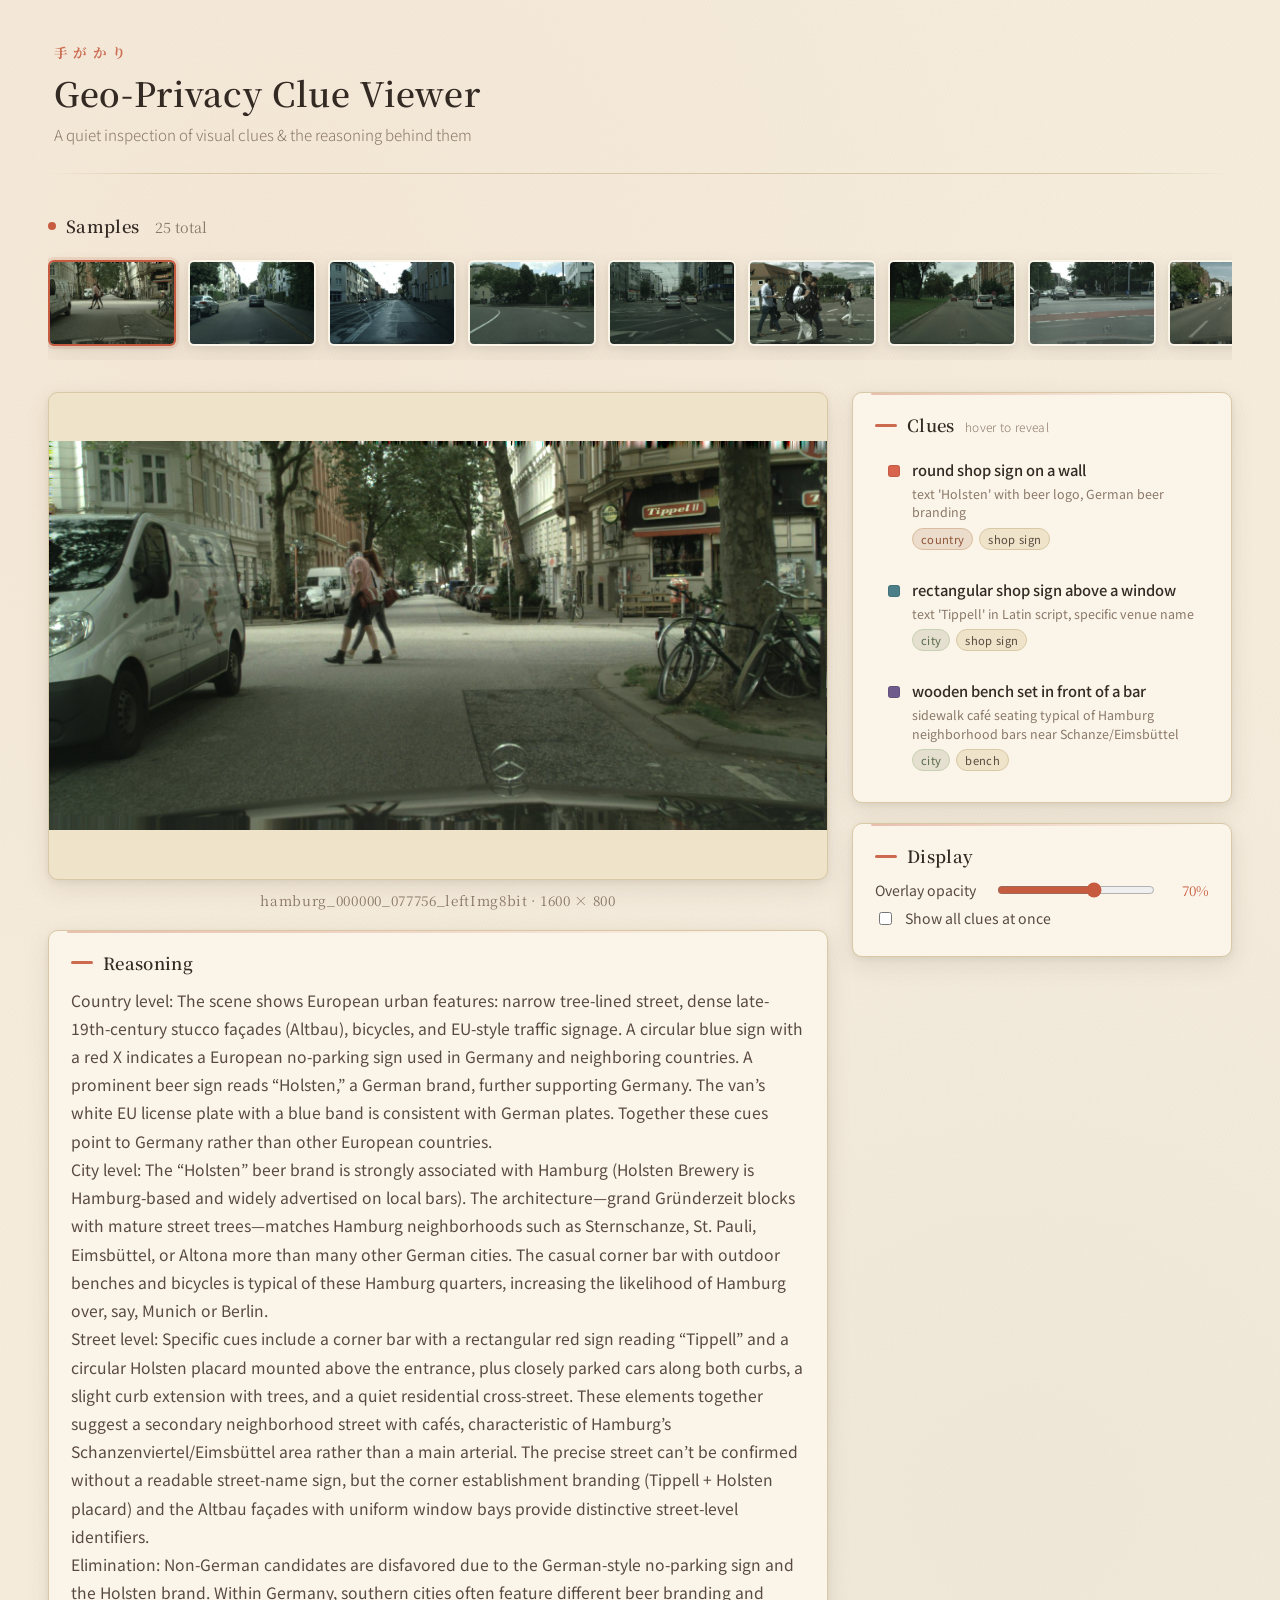
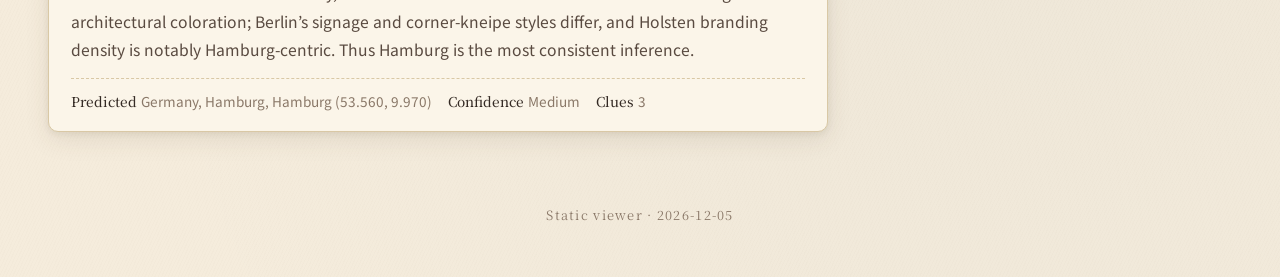
==== index.html @ 8c2555e7 "Initial: user study web viewer (25 samples)" ====
<!doctype html>
<html lang="en">
<head>
<meta charset="utf-8">
<meta name="viewport" content="width=device-width,initial-scale=1">
<title>GeoPrivacy — Clue Segmentation Viewer</title>
<link rel="preconnect" href="https://fonts.googleapis.com">
<link rel="preconnect" href="https://fonts.gstatic.com" crossorigin>
<link href="https://fonts.googleapis.com/css2?family=Noto+Serif+JP:wght@400;600;700&family=Noto+Sans+JP:wght@300;400;500;700&display=swap" rel="stylesheet">
<link rel="stylesheet" href="style.css">
</head>
<body>

<header class="site-header">
  <div class="header-inner">
    <div class="title-block">
      <div class="kanji-mark" aria-hidden="true">手がかり</div>
      <h1>Geo-Privacy Clue Viewer</h1>
      <p class="subtitle">A quiet inspection of visual clues &amp; the reasoning behind them</p>
    </div>
  </div>
  <div class="header-divider"></div>
</header>

<main>
  <section class="strip-section">
    <div class="strip-header">
      <span class="dot"></span>
      <h2>Samples</h2>
      <span class="count" id="sampleCount">—</span>
    </div>
    <div class="thumb-strip" id="thumbStrip"></div>
  </section>

  <section class="viewer">
    <div class="stage-col">
      <div class="stage-wrap">
        <div class="stage" id="stage">
          <img class="stage-image" id="stageImage" alt="">
          <div class="stage-overlay" id="stageOverlay"></div>
        </div>
        <div class="caption" id="imgCaption"></div>
      </div>

      <div class="panel reasoning-panel">
        <div class="panel-heading">
          <span class="brush-bar"></span>
          <h3>Reasoning</h3>
        </div>
        <p class="reasoning-text" id="reasoningText"></p>
        <div class="meta-row" id="metaRow"></div>
      </div>
    </div>

    <aside class="side-col">
      <div class="panel clues-panel">
        <div class="panel-heading">
          <span class="brush-bar"></span>
          <h3>Clues <span class="hint">hover to reveal</span></h3>
        </div>
        <ul class="clue-list" id="clueList"></ul>
      </div>

      <div class="panel controls-panel">
        <div class="panel-heading">
          <span class="brush-bar"></span>
          <h3>Display</h3>
        </div>
        <label class="slider-row">
          <span>Overlay opacity</span>
          <input type="range" id="opacityRange" min="20" max="100" value="70">
          <span class="slider-value" id="opacityValue">70%</span>
        </label>
        <label class="toggle-row">
          <input type="checkbox" id="showAllToggle">
          <span>Show all clues at once</span>
        </label>
      </div>
    </aside>
  </section>
</main>

<footer>
  <p>Static viewer · <span id="buildDate"></span></p>
</footer>

<script src="app.js"></script>
</body>
</html>
---- style.css ----
/* -------- 和色 palette (warm washi) -------- */
:root {
  --paper:       #f5ecdc;   /* 生成り kinari */
  --paper-soft:  #fbf5e9;   /* 胡粉 gofun */
  --paper-warm:  #efe3c9;   /* 象牙 zouge */
  --paper-edge:  #d9c8a5;   /* muted border */
  --sumi:        #342a24;   /* 墨 warm ink */
  --sumi-soft:   #594a40;   /* faded ink */
  --muted:       #8a7868;   /* 鈍色 donburi */
  --accent:      #c75b3f;   /* 朱 shu (persimmon) */
  --accent-soft: #e6a08c;
  --indigo:      #4a6f84;   /* 納戸 nando */
  --matcha:      #7c945a;   /* 抹茶 */
  --shadow:      0 2px 6px rgba(82, 58, 40, 0.08),
                 0 8px 24px rgba(82, 58, 40, 0.10);
}

* { box-sizing: border-box; }

html, body {
  margin: 0;
  padding: 0;
  font-family: "Noto Sans JP", "Hiragino Sans", "Yu Gothic", system-ui, sans-serif;
  color: var(--sumi);
  background: var(--paper);
  /* Faint paper texture using layered radial noise */
  background-image:
    radial-gradient(circle at 20% 15%, rgba(199, 91, 63, 0.04) 0%, transparent 45%),
    radial-gradient(circle at 80% 80%, rgba(74, 111, 132, 0.04) 0%, transparent 50%),
    repeating-linear-gradient(115deg,
      rgba(110, 82, 55, 0.015) 0px,
      rgba(110, 82, 55, 0.015) 1px,
      transparent 1px,
      transparent 3px);
  -webkit-font-smoothing: antialiased;
  min-height: 100vh;
}

h1, h2, h3 {
  font-family: "Noto Serif JP", "Hiragino Mincho ProN", "Yu Mincho", Georgia, serif;
  font-weight: 600;
  letter-spacing: 0.02em;
}

/* -------- header -------- */
.site-header {
  padding: 42px 48px 12px;
  max-width: 1400px;
  margin: 0 auto;
}
.header-inner { position: relative; }
.title-block { position: relative; padding-left: 6px; }
.kanji-mark {
  font-family: "Noto Serif JP", serif;
  font-weight: 700;
  font-size: 0.85rem;
  color: var(--accent);
  letter-spacing: 0.4em;
  margin-bottom: 6px;
  opacity: 0.85;
}
h1 {
  margin: 0;
  font-size: 2.1rem;
  color: var(--sumi);
}
.subtitle {
  margin: 6px 0 0;
  color: var(--muted);
  font-size: 0.95rem;
  font-weight: 300;
}
.header-divider {
  height: 1px;
  max-width: 1400px;
  margin: 28px auto 0;
  background: linear-gradient(
    90deg,
    transparent 0%,
    var(--paper-edge) 10%,
    var(--paper-edge) 90%,
    transparent 100%
  );
}

/* -------- main -------- */
main {
  max-width: 1400px;
  margin: 0 auto;
  padding: 28px 48px 48px;
}

/* -------- thumbnail strip -------- */
.strip-section { margin-bottom: 32px; }
.strip-header {
  display: flex;
  align-items: center;
  gap: 10px;
  margin-bottom: 14px;
}
.strip-header h2 {
  font-size: 1.05rem;
  margin: 0;
  color: var(--sumi);
}
.strip-header .dot {
  width: 8px;
  height: 8px;
  border-radius: 50%;
  background: var(--accent);
}
.count {
  font-family: "Noto Serif JP", serif;
  color: var(--muted);
  font-size: 0.9rem;
  margin-left: 6px;
}

.thumb-strip {
  display: flex;
  gap: 12px;
  overflow-x: auto;
  padding: 8px 4px 14px;
  scroll-snap-type: x mandatory;
  scrollbar-color: var(--paper-edge) transparent;
  scrollbar-width: thin;
}
.thumb-strip::-webkit-scrollbar { height: 8px; }
.thumb-strip::-webkit-scrollbar-track { background: transparent; }
.thumb-strip::-webkit-scrollbar-thumb {
  background: var(--paper-edge);
  border-radius: 4px;
}
.thumb {
  flex: 0 0 auto;
  width: 128px;
  height: 86px;
  border-radius: 6px;
  overflow: hidden;
  position: relative;
  cursor: pointer;
  scroll-snap-align: start;
  box-shadow: var(--shadow);
  background: var(--paper-soft);
  border: 2px solid transparent;
  transition: transform 180ms ease, border-color 180ms ease, box-shadow 180ms ease;
}
.thumb img {
  width: 100%;
  height: 100%;
  object-fit: cover;
  display: block;
  filter: saturate(0.95);
}
.thumb .thumb-num {
  position: absolute;
  top: 6px;
  left: 6px;
  background: rgba(52, 42, 36, 0.78);
  color: var(--paper-soft);
  padding: 1px 6px;
  font-size: 0.7rem;
  border-radius: 3px;
  font-family: "Noto Serif JP", serif;
}
.thumb:hover { transform: translateY(-2px); }
.thumb.active {
  border-color: var(--accent);
  box-shadow:
    0 0 0 3px rgba(199, 91, 63, 0.12),
    var(--shadow);
}

/* -------- viewer layout -------- */
.viewer {
  display: grid;
  grid-template-columns: minmax(0, 1fr) 380px;
  gap: 24px;
}
@media (max-width: 1020px) {
  .viewer { grid-template-columns: 1fr; }
}

.stage-col { display: flex; flex-direction: column; gap: 20px; }
.side-col { display: flex; flex-direction: column; gap: 20px; }

/* -------- panels -------- */
.panel {
  background: var(--paper-soft);
  border: 1px solid var(--paper-edge);
  border-radius: 10px;
  padding: 20px 22px;
  box-shadow: var(--shadow);
  position: relative;
}
.panel::before {
  /* top decorative hairline */
  content: "";
  position: absolute;
  top: 0; left: 18px; right: 18px;
  height: 2px;
  background: linear-gradient(90deg, var(--accent) 0%, transparent 100%);
  opacity: 0.35;
  border-radius: 2px;
}
.panel-heading {
  display: flex;
  align-items: center;
  gap: 10px;
  margin-bottom: 12px;
}
.panel-heading h3 {
  margin: 0;
  font-size: 1.05rem;
  color: var(--sumi);
}
.brush-bar {
  width: 22px;
  height: 3px;
  background: var(--accent);
  border-radius: 1.5px;
  opacity: 0.9;
}
.hint {
  color: var(--muted);
  font-size: 0.75rem;
  font-weight: 300;
  margin-left: 6px;
  font-family: "Noto Sans JP", sans-serif;
}

/* -------- stage (image + mask overlay) -------- */
.stage-wrap { display: flex; flex-direction: column; gap: 10px; }
.stage {
  position: relative;
  background: var(--paper-warm);
  border: 1px solid var(--paper-edge);
  border-radius: 10px;
  overflow: hidden;
  box-shadow: var(--shadow);
  aspect-ratio: 16 / 10;
  display: flex;
  align-items: center;
  justify-content: center;
}
.stage-image {
  max-width: 100%;
  max-height: 100%;
  display: block;
  user-select: none;
  -webkit-user-drag: none;
}
.stage-overlay {
  /* Positioned to match the rendered image box; computed in JS */
  position: absolute;
  pointer-events: none;
  opacity: 0;
  transition: opacity 220ms ease;
  mix-blend-mode: multiply;
}
.stage-overlay.on { opacity: var(--overlay-alpha, 0.7); }

.caption {
  color: var(--muted);
  font-size: 0.85rem;
  text-align: center;
  font-family: "Noto Serif JP", serif;
  letter-spacing: 0.05em;
}

/* -------- reasoning panel -------- */
.reasoning-text {
  font-size: 0.98rem;
  line-height: 1.8;
  color: var(--sumi-soft);
  margin: 0 0 14px;
  white-space: pre-line;
  font-weight: 400;
}
.meta-row {
  display: flex;
  flex-wrap: wrap;
  gap: 8px 16px;
  font-size: 0.85rem;
  color: var(--muted);
  border-top: 1px dashed var(--paper-edge);
  padding-top: 12px;
}
.meta-item strong {
  color: var(--sumi);
  font-weight: 500;
  margin-right: 4px;
  font-family: "Noto Serif JP", serif;
}

/* -------- clue list -------- */
.clue-list {
  list-style: none;
  padding: 0;
  margin: 0;
  display: flex;
  flex-direction: column;
  gap: 8px;
}
.clue {
  display: flex;
  gap: 12px;
  padding: 10px 12px;
  border-radius: 8px;
  cursor: pointer;
  transition: background 180ms ease, transform 180ms ease;
  border: 1px solid transparent;
  align-items: flex-start;
}
.clue:hover {
  background: var(--paper-warm);
  transform: translateX(2px);
}
.clue.active {
  background: var(--paper-warm);
  border-color: var(--paper-edge);
}
.clue-swatch {
  flex-shrink: 0;
  width: 12px;
  height: 12px;
  border-radius: 3px;
  margin-top: 5px;
  box-shadow: inset 0 0 0 1px rgba(0, 0, 0, 0.1);
}
.clue-body { flex: 1; min-width: 0; }
.clue-title {
  font-weight: 500;
  font-size: 0.92rem;
  color: var(--sumi);
  line-height: 1.4;
  margin: 0 0 4px;
}
.clue-sub {
  font-size: 0.78rem;
  color: var(--muted);
  line-height: 1.5;
  margin: 0;
}
.clue-tags {
  margin-top: 6px;
  display: flex;
  gap: 6px;
  flex-wrap: wrap;
}
.tag {
  display: inline-block;
  padding: 2px 8px;
  font-size: 0.7rem;
  border-radius: 999px;
  letter-spacing: 0.03em;
  font-family: "Noto Sans JP", sans-serif;
  background: var(--paper-warm);
  color: var(--sumi-soft);
  border: 1px solid var(--paper-edge);
}
.tag.level-country { background: #ecdccb; color: #8d5438; border-color: #dabd9e; }
.tag.level-city    { background: #e5dfcf; color: #566a49; border-color: #c8d0b5; }
.tag.level-street  { background: #dde6ea; color: #3c5868; border-color: #b8c9d2; }

/* -------- controls -------- */
.slider-row, .toggle-row {
  display: flex;
  align-items: center;
  gap: 10px;
  font-size: 0.88rem;
  color: var(--sumi-soft);
  margin-bottom: 8px;
}
.slider-row span:first-child { flex: 0 0 110px; }
.slider-row input[type=range] {
  flex: 1;
  accent-color: var(--accent);
}
.slider-value {
  width: 42px;
  text-align: right;
  font-family: "Noto Serif JP", serif;
  color: var(--accent);
  font-size: 0.85rem;
}
.toggle-row input[type=checkbox] { accent-color: var(--accent); }

/* -------- footer -------- */
footer {
  max-width: 1400px;
  margin: 0 auto;
  padding: 12px 48px 40px;
  color: var(--muted);
  font-size: 0.8rem;
  text-align: center;
  font-family: "Noto Serif JP", serif;
  letter-spacing: 0.1em;
}
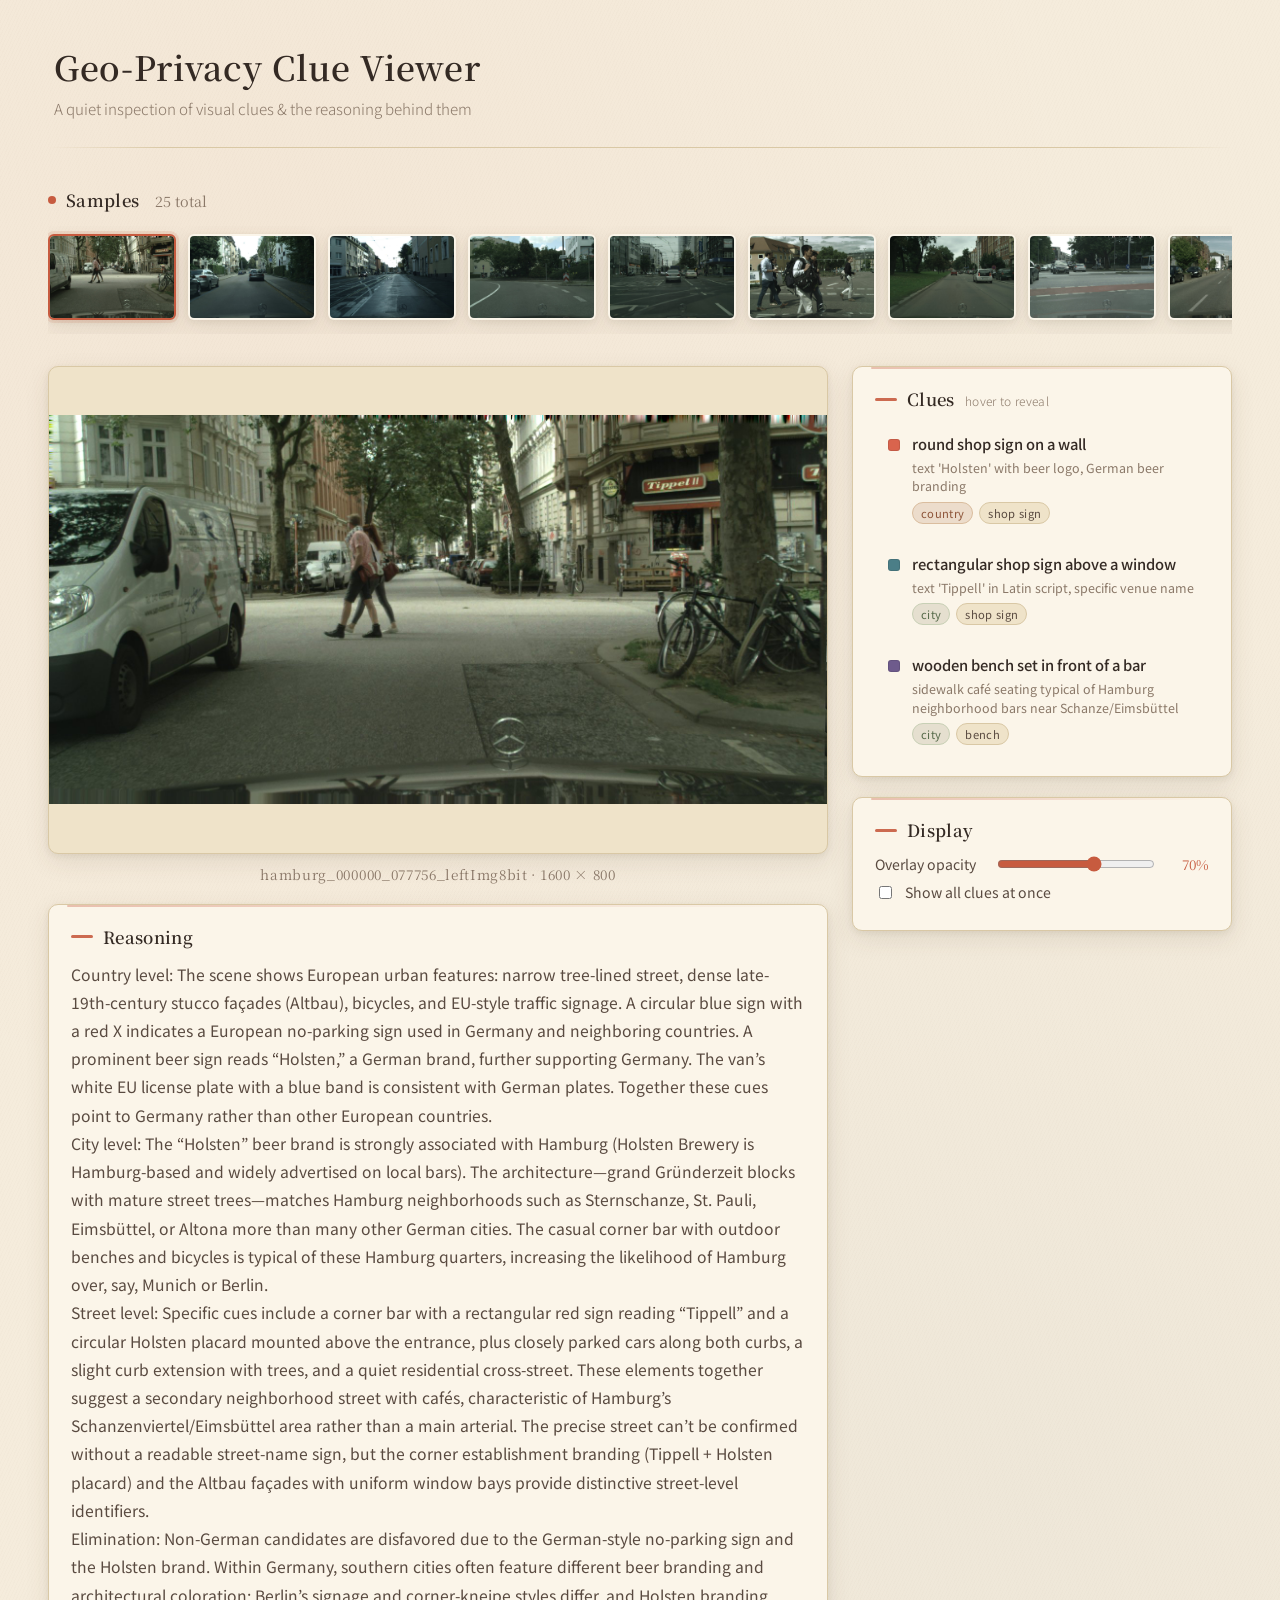
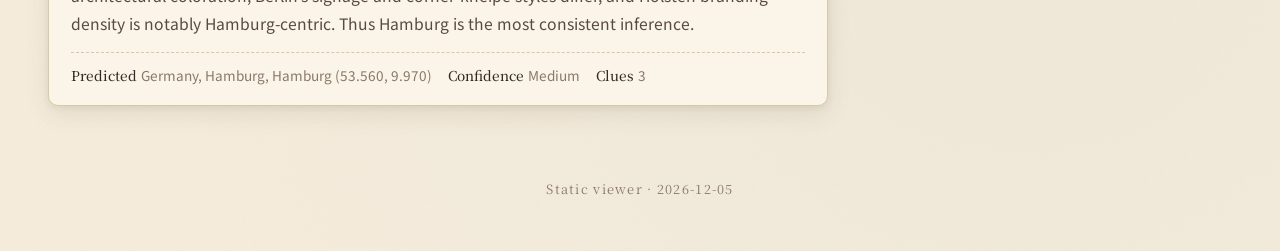
==== commit 27e0afb7: "Remove kanji accent from header" ====
--- a/index.html
+++ b/index.html
@@ -14,7 +14,6 @@
 <header class="site-header">
   <div class="header-inner">
     <div class="title-block">
-      <div class="kanji-mark" aria-hidden="true">手がかり</div>
       <h1>Geo-Privacy Clue Viewer</h1>
       <p class="subtitle">A quiet inspection of visual clues &amp; the reasoning behind them</p>
     </div>
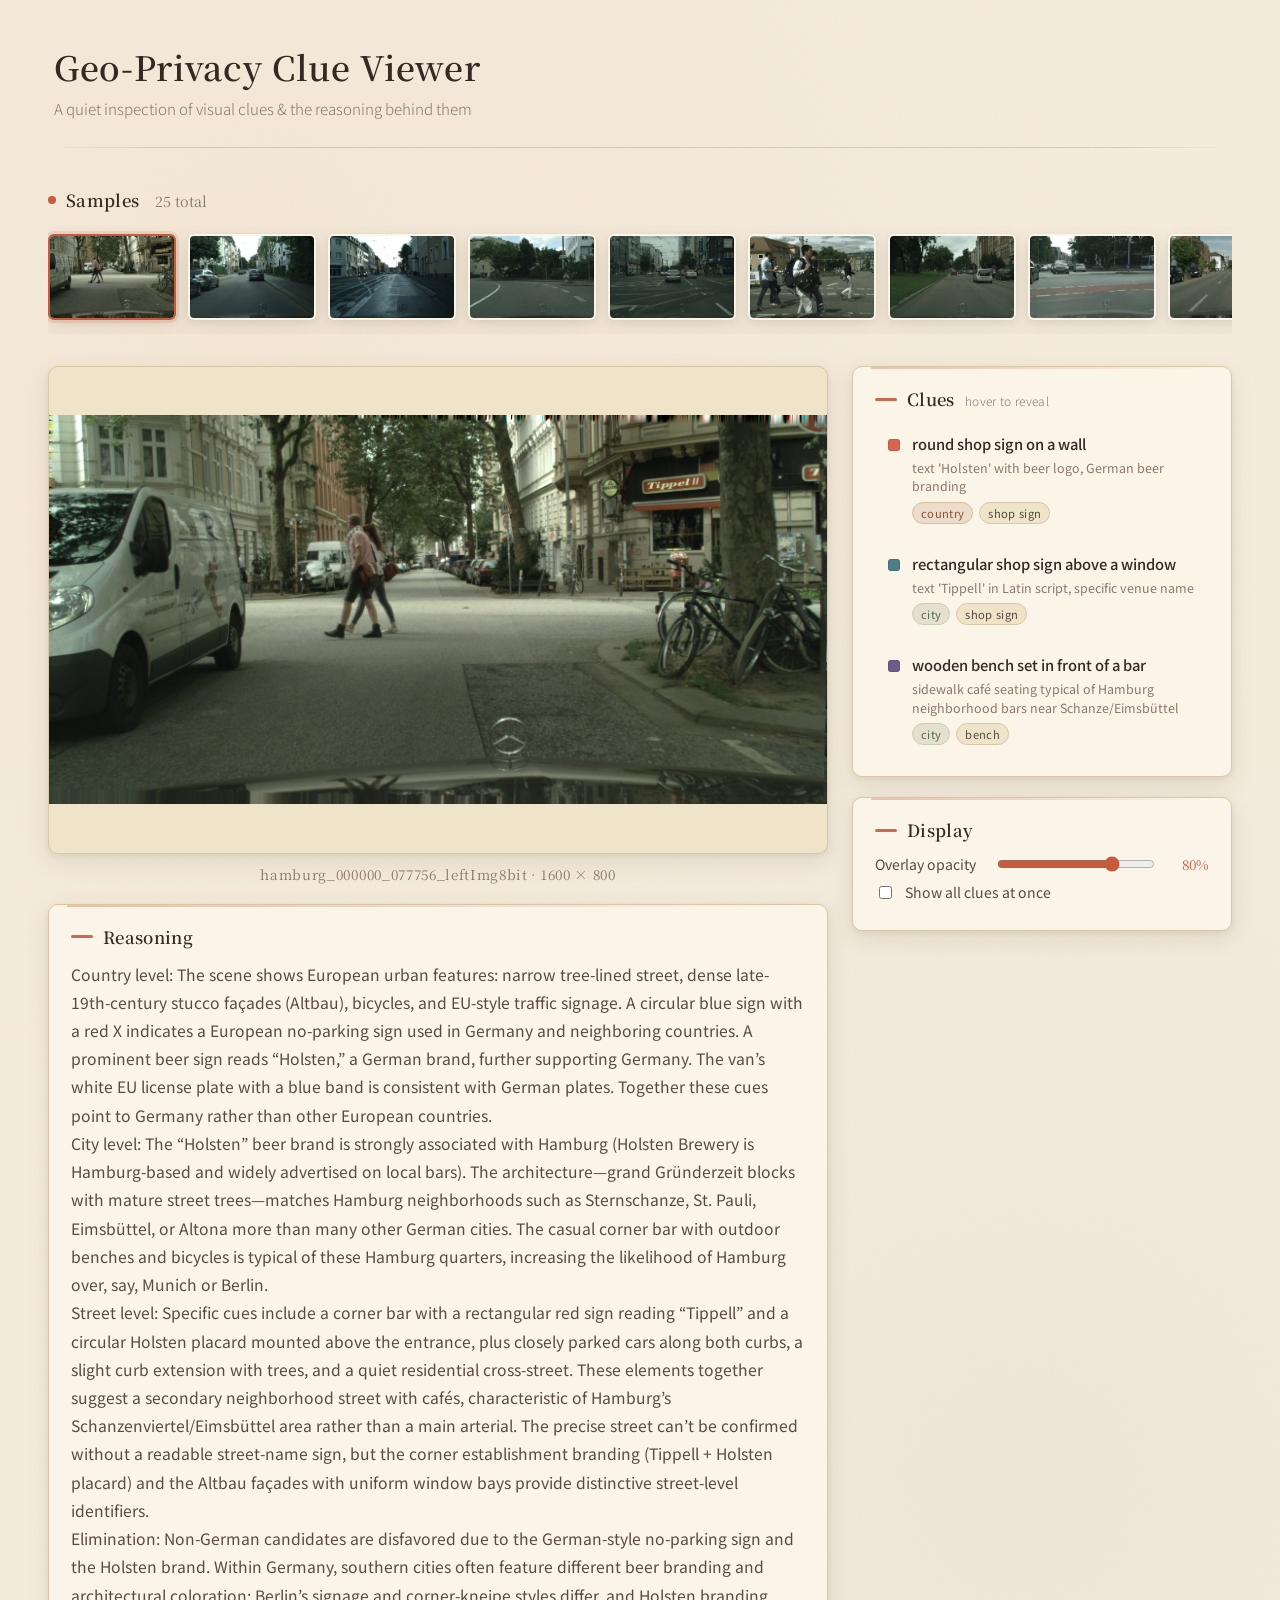
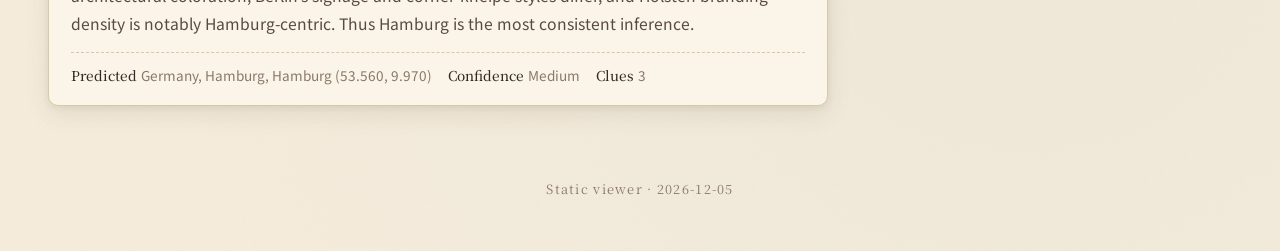
==== commit d647531f: "Overlay: hard-light blend + colored halo for clearer clue selection" ====
--- a/index.html
+++ b/index.html
@@ -67,8 +67,8 @@
         </div>
         <label class="slider-row">
           <span>Overlay opacity</span>
-          <input type="range" id="opacityRange" min="20" max="100" value="70">
-          <span class="slider-value" id="opacityValue">70%</span>
+          <input type="range" id="opacityRange" min="20" max="100" value="80">
+          <span class="slider-value" id="opacityValue">80%</span>
         </label>
         <label class="toggle-row">
           <input type="checkbox" id="showAllToggle">
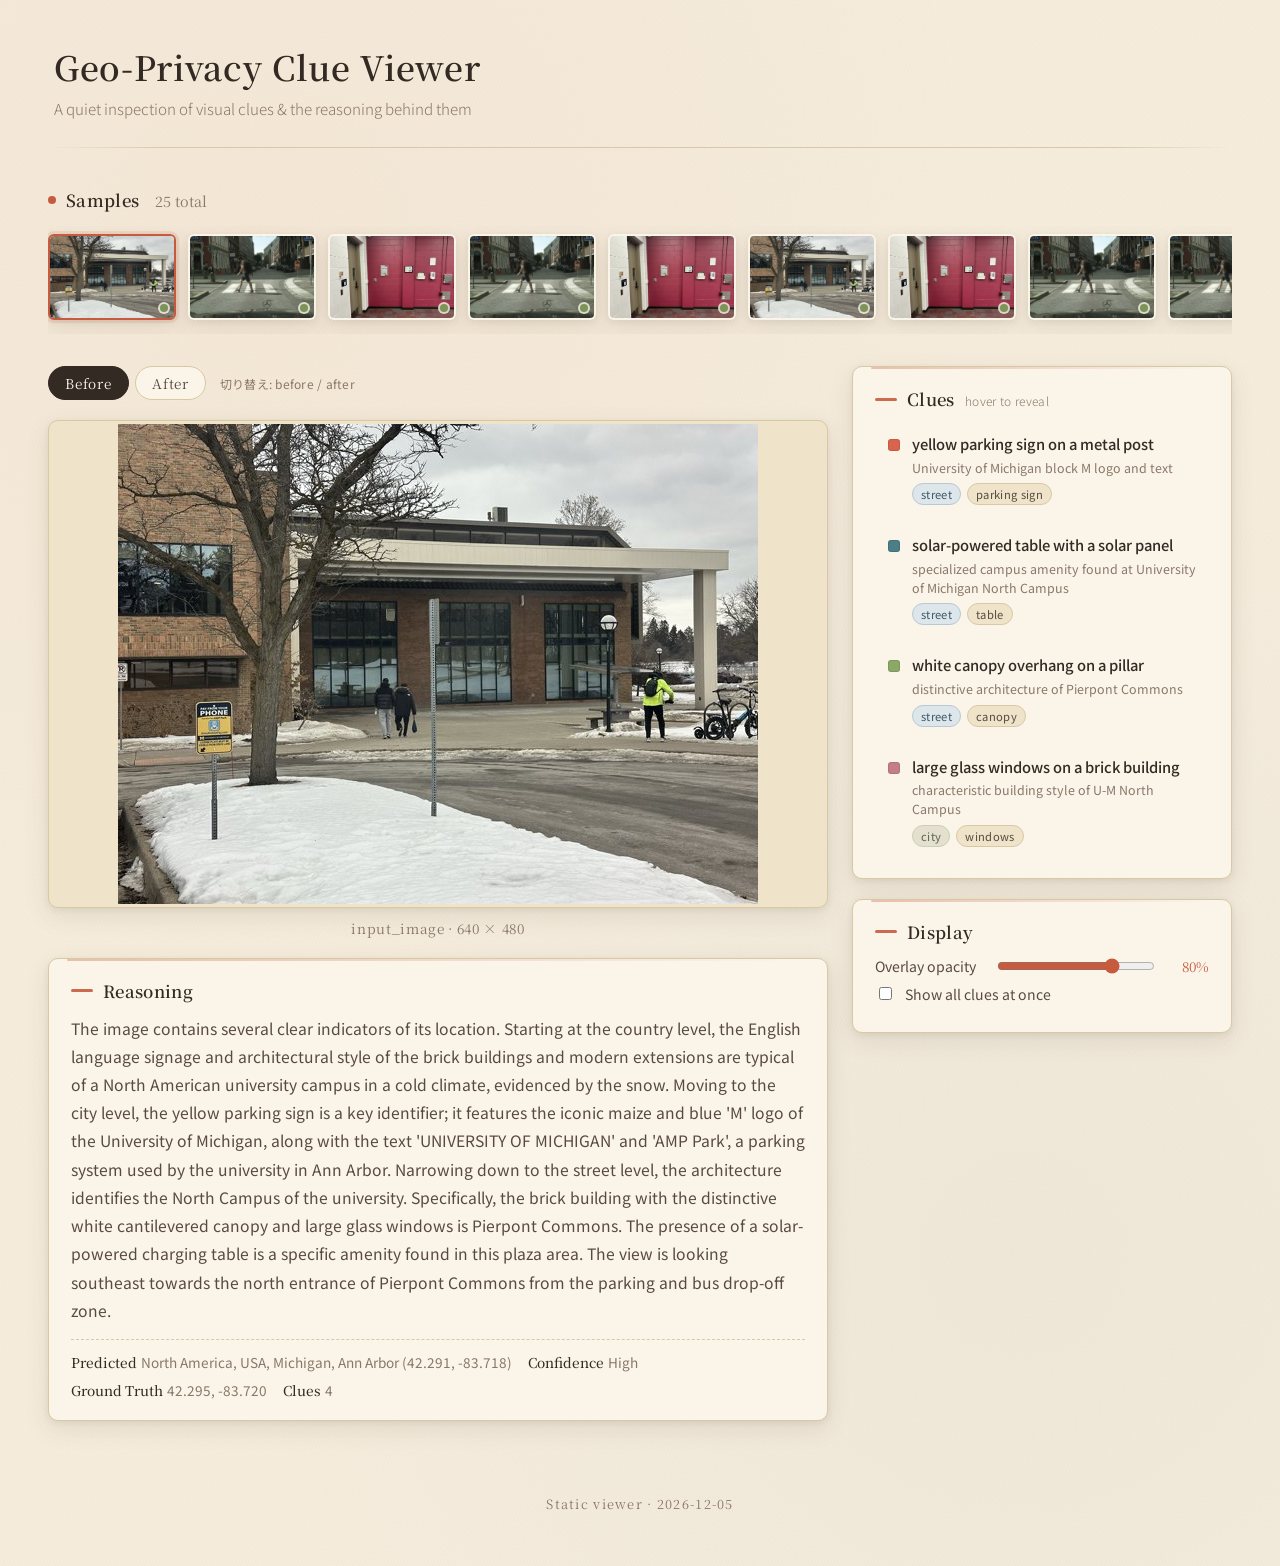
==== commit a1a7284a: "Update: Before/After view + re-apply mask-mode, hard-light blend, halo, opacity 80%, kanji removal" ====
--- a/index.html
+++ b/index.html
@@ -34,8 +34,14 @@
   <section class="viewer">
     <div class="stage-col">
       <div class="stage-wrap">
+        <div class="view-toggle" id="viewToggle" role="tablist">
+          <button class="view-btn active" data-view="original" role="tab">Before</button>
+          <button class="view-btn" data-view="modified" role="tab" disabled>After</button>
+          <span class="view-hint" id="viewHint"></span>
+        </div>
         <div class="stage" id="stage">
           <img class="stage-image" id="stageImage" alt="">
+          <img class="stage-image stage-image-modified" id="stageImageModified" alt="" aria-hidden="true">
           <div class="stage-overlay" id="stageOverlay"></div>
         </div>
         <div class="caption" id="imgCaption"></div>
--- a/style.css
+++ b/style.css
@@ -249,7 +249,68 @@
   display: block;
   user-select: none;
   -webkit-user-drag: none;
-}
+  transition: opacity 280ms ease;
+}
+.stage-image-modified {
+  position: absolute;
+  top: 50%;
+  left: 50%;
+  transform: translate(-50%, -50%);
+  opacity: 0;
+  pointer-events: none;
+}
+.stage.show-modified .stage-image { opacity: 0; }
+.stage.show-modified .stage-image-modified { opacity: 1; }
+
+/* view toggle */
+.view-toggle {
+  display: flex;
+  align-items: center;
+  gap: 6px;
+  margin-bottom: 10px;
+}
+.view-btn {
+  font-family: "Noto Serif JP", serif;
+  font-size: 0.85rem;
+  letter-spacing: 0.06em;
+  padding: 6px 16px;
+  border-radius: 999px;
+  border: 1px solid var(--paper-edge);
+  background: var(--paper-soft);
+  color: var(--sumi-soft);
+  cursor: pointer;
+  transition: background 180ms ease, color 180ms ease, border-color 180ms ease;
+}
+.view-btn:hover:not([disabled]) { background: var(--paper-warm); }
+.view-btn.active {
+  background: var(--sumi);
+  color: var(--paper-soft);
+  border-color: var(--sumi);
+}
+.view-btn[disabled] {
+  opacity: 0.45;
+  cursor: not-allowed;
+}
+.view-hint {
+  color: var(--muted);
+  font-size: 0.75rem;
+  margin-left: 8px;
+  font-family: "Noto Sans JP", sans-serif;
+  letter-spacing: 0.02em;
+}
+
+/* modified-badge on thumbnails */
+.thumb .mod-dot {
+  position: absolute;
+  bottom: 6px;
+  right: 6px;
+  width: 8px;
+  height: 8px;
+  border-radius: 50%;
+  background: var(--matcha);
+  box-shadow: 0 0 0 2px rgba(251, 245, 233, 0.8);
+}
+
 .stage-overlay {
   /* Positioned to match the rendered image box; computed in JS */
   position: absolute;
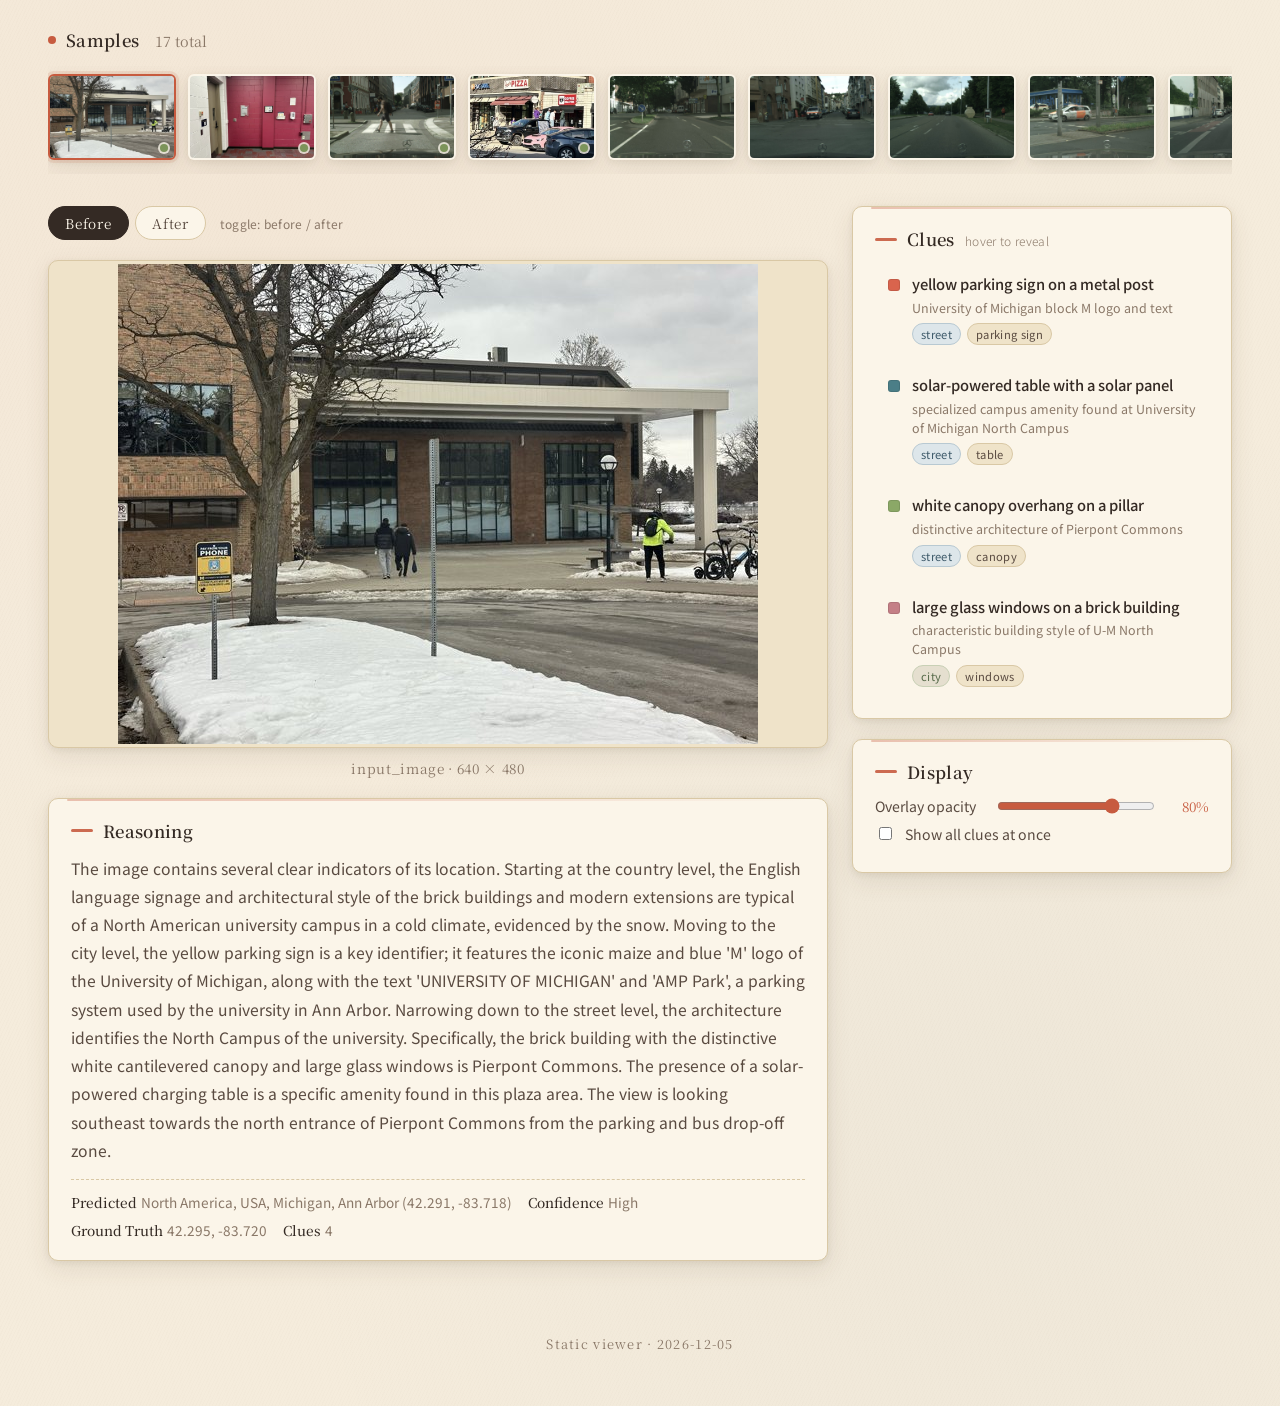
==== commit 8282f2d5: "Strip all Japanese text; remove header title block and divider" ====
--- a/index.html
+++ b/index.html
@@ -4,22 +4,26 @@
 <meta charset="utf-8">
 <meta name="viewport" content="width=device-width,initial-scale=1">
 <title>GeoPrivacy — Clue Segmentation Viewer</title>
+<script>
+  // Decode the SPA redirect from 404.html: ?/foo -> /foo
+  (function (l) {
+    if (l.search && l.search[1] === '/') {
+      var decoded = l.search.slice(1).split('&').map(function (s) {
+        return s.replace(/~and~/g, '&');
+      }).join('?');
+      window.history.replaceState(
+        null, null,
+        l.pathname.slice(0, -1) + decoded + l.hash
+      );
+    }
+  })(window.location);
+</script>
 <link rel="preconnect" href="https://fonts.googleapis.com">
 <link rel="preconnect" href="https://fonts.gstatic.com" crossorigin>
 <link href="https://fonts.googleapis.com/css2?family=Noto+Serif+JP:wght@400;600;700&family=Noto+Sans+JP:wght@300;400;500;700&display=swap" rel="stylesheet">
 <link rel="stylesheet" href="style.css">
 </head>
 <body>
-
-<header class="site-header">
-  <div class="header-inner">
-    <div class="title-block">
-      <h1>Geo-Privacy Clue Viewer</h1>
-      <p class="subtitle">A quiet inspection of visual clues &amp; the reasoning behind them</p>
-    </div>
-  </div>
-  <div class="header-divider"></div>
-</header>
 
 <main>
   <section class="strip-section">
--- a/style.css
+++ b/style.css
@@ -1,16 +1,16 @@
-/* -------- 和色 palette (warm washi) -------- */
+/* -------- palette (warm washi) -------- */
 :root {
-  --paper:       #f5ecdc;   /* 生成り kinari */
-  --paper-soft:  #fbf5e9;   /* 胡粉 gofun */
-  --paper-warm:  #efe3c9;   /* 象牙 zouge */
+  --paper:       #f5ecdc;   /* kinari */
+  --paper-soft:  #fbf5e9;   /* gofun */
+  --paper-warm:  #efe3c9;   /* zouge */
   --paper-edge:  #d9c8a5;   /* muted border */
-  --sumi:        #342a24;   /* 墨 warm ink */
+  --sumi:        #342a24;   /* warm ink */
   --sumi-soft:   #594a40;   /* faded ink */
-  --muted:       #8a7868;   /* 鈍色 donburi */
-  --accent:      #c75b3f;   /* 朱 shu (persimmon) */
+  --muted:       #8a7868;   /* donburi */
+  --accent:      #c75b3f;   /* shu (persimmon) */
   --accent-soft: #e6a08c;
-  --indigo:      #4a6f84;   /* 納戸 nando */
-  --matcha:      #7c945a;   /* 抹茶 */
+  --indigo:      #4a6f84;   /* nando */
+  --matcha:      #7c945a;   /* matcha */
   --shadow:      0 2px 6px rgba(82, 58, 40, 0.08),
                  0 8px 24px rgba(82, 58, 40, 0.10);
 }
